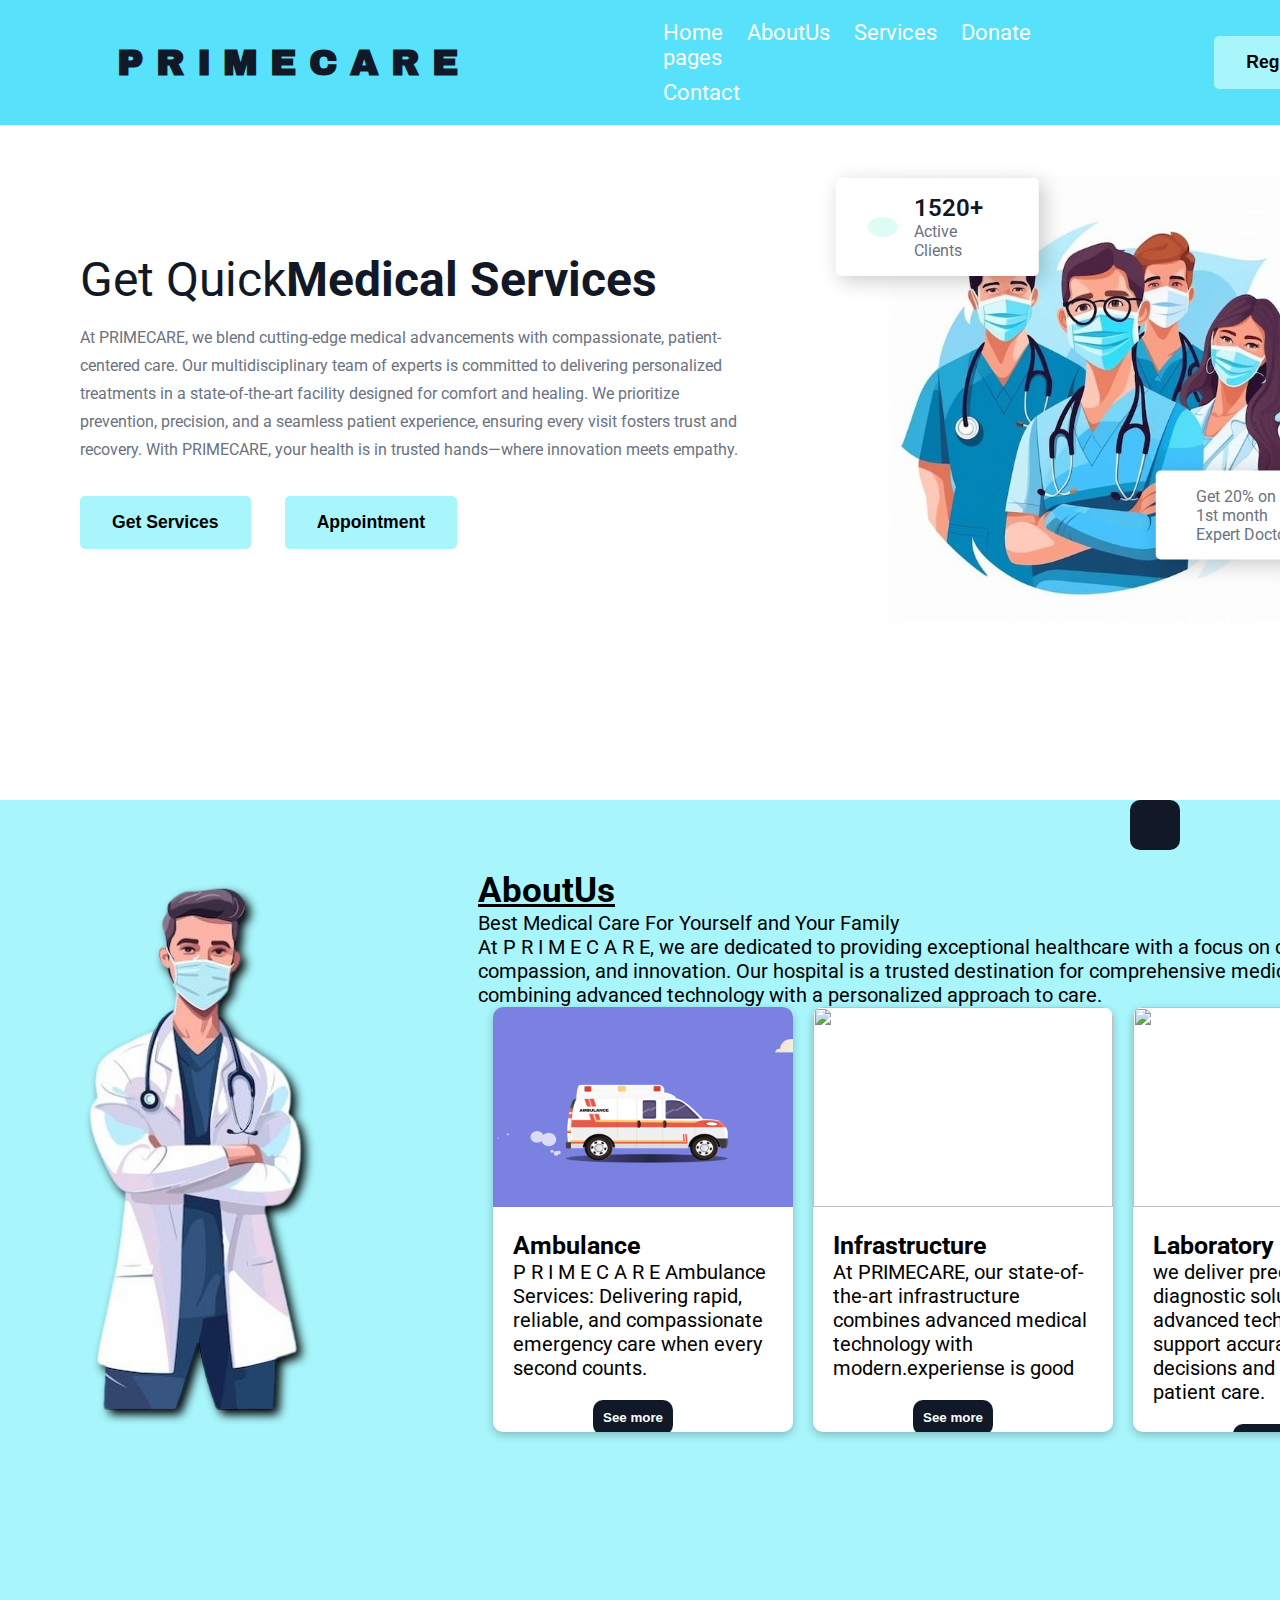
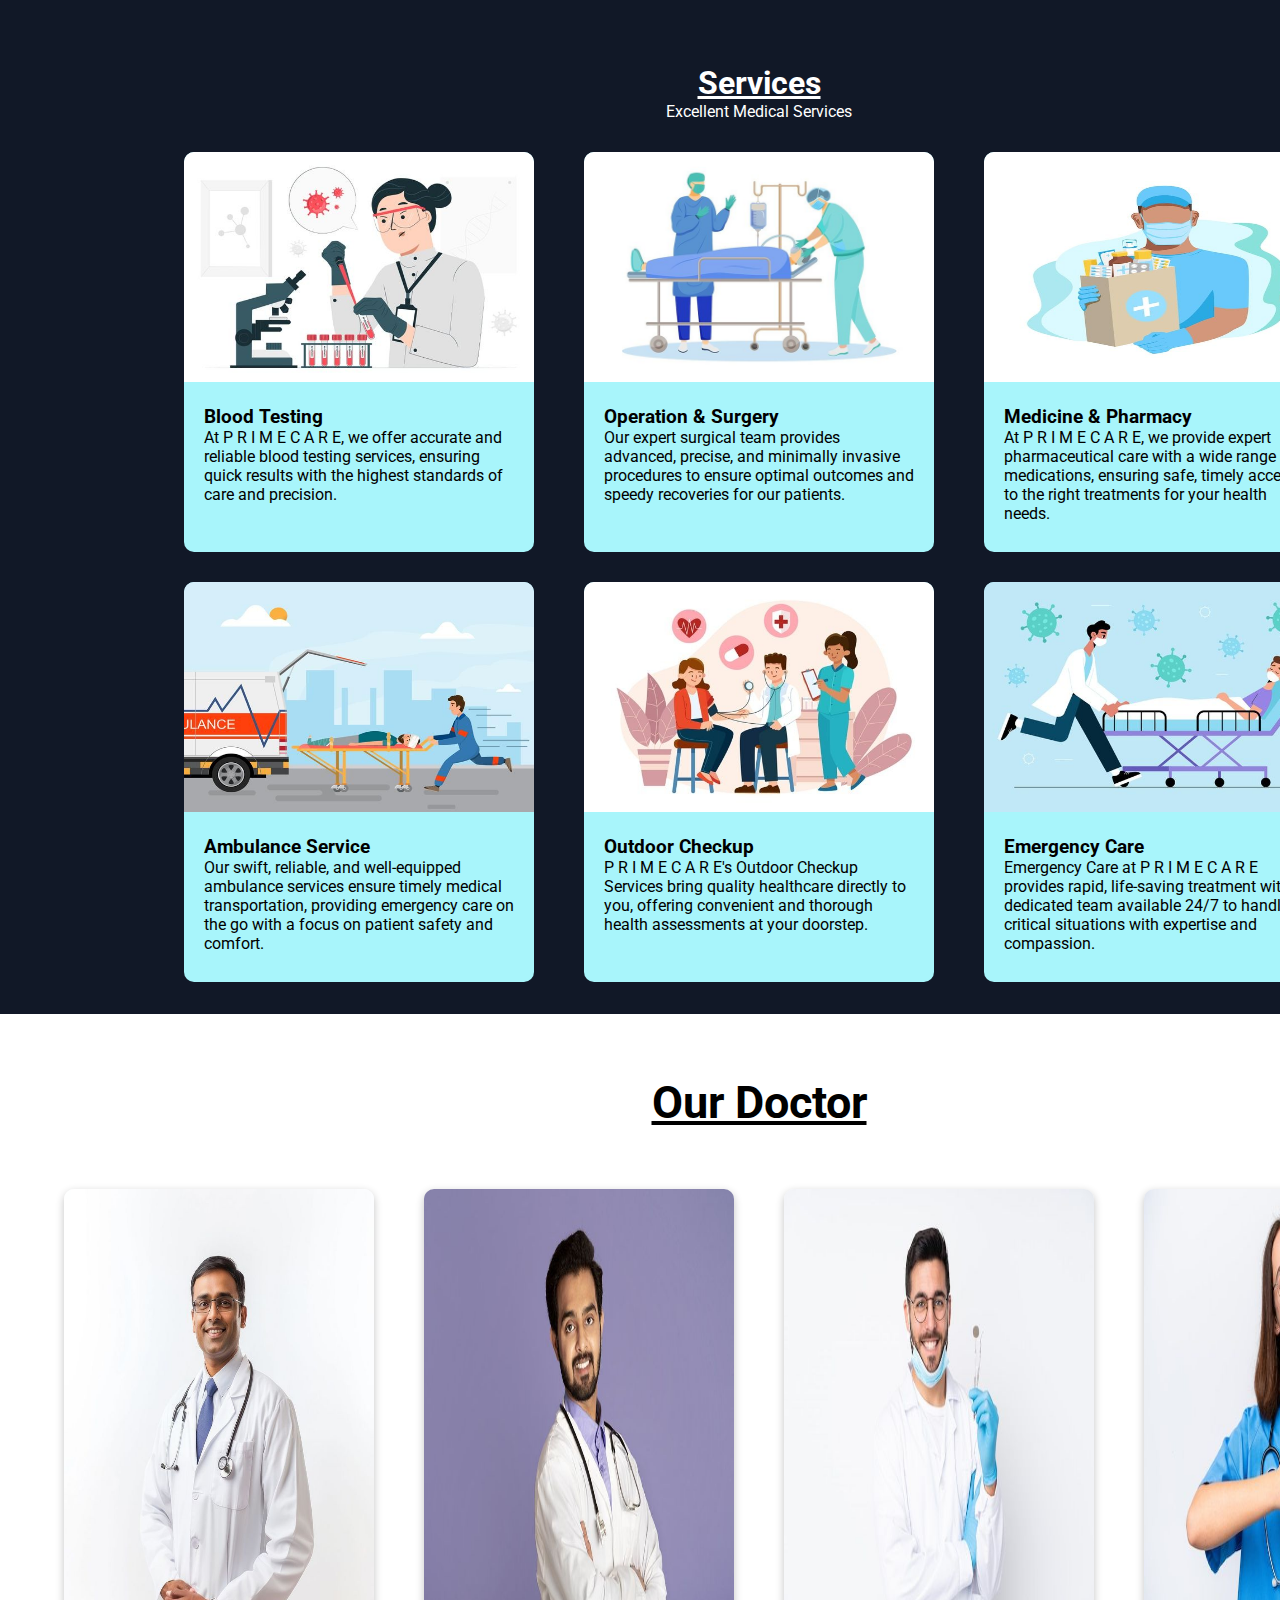
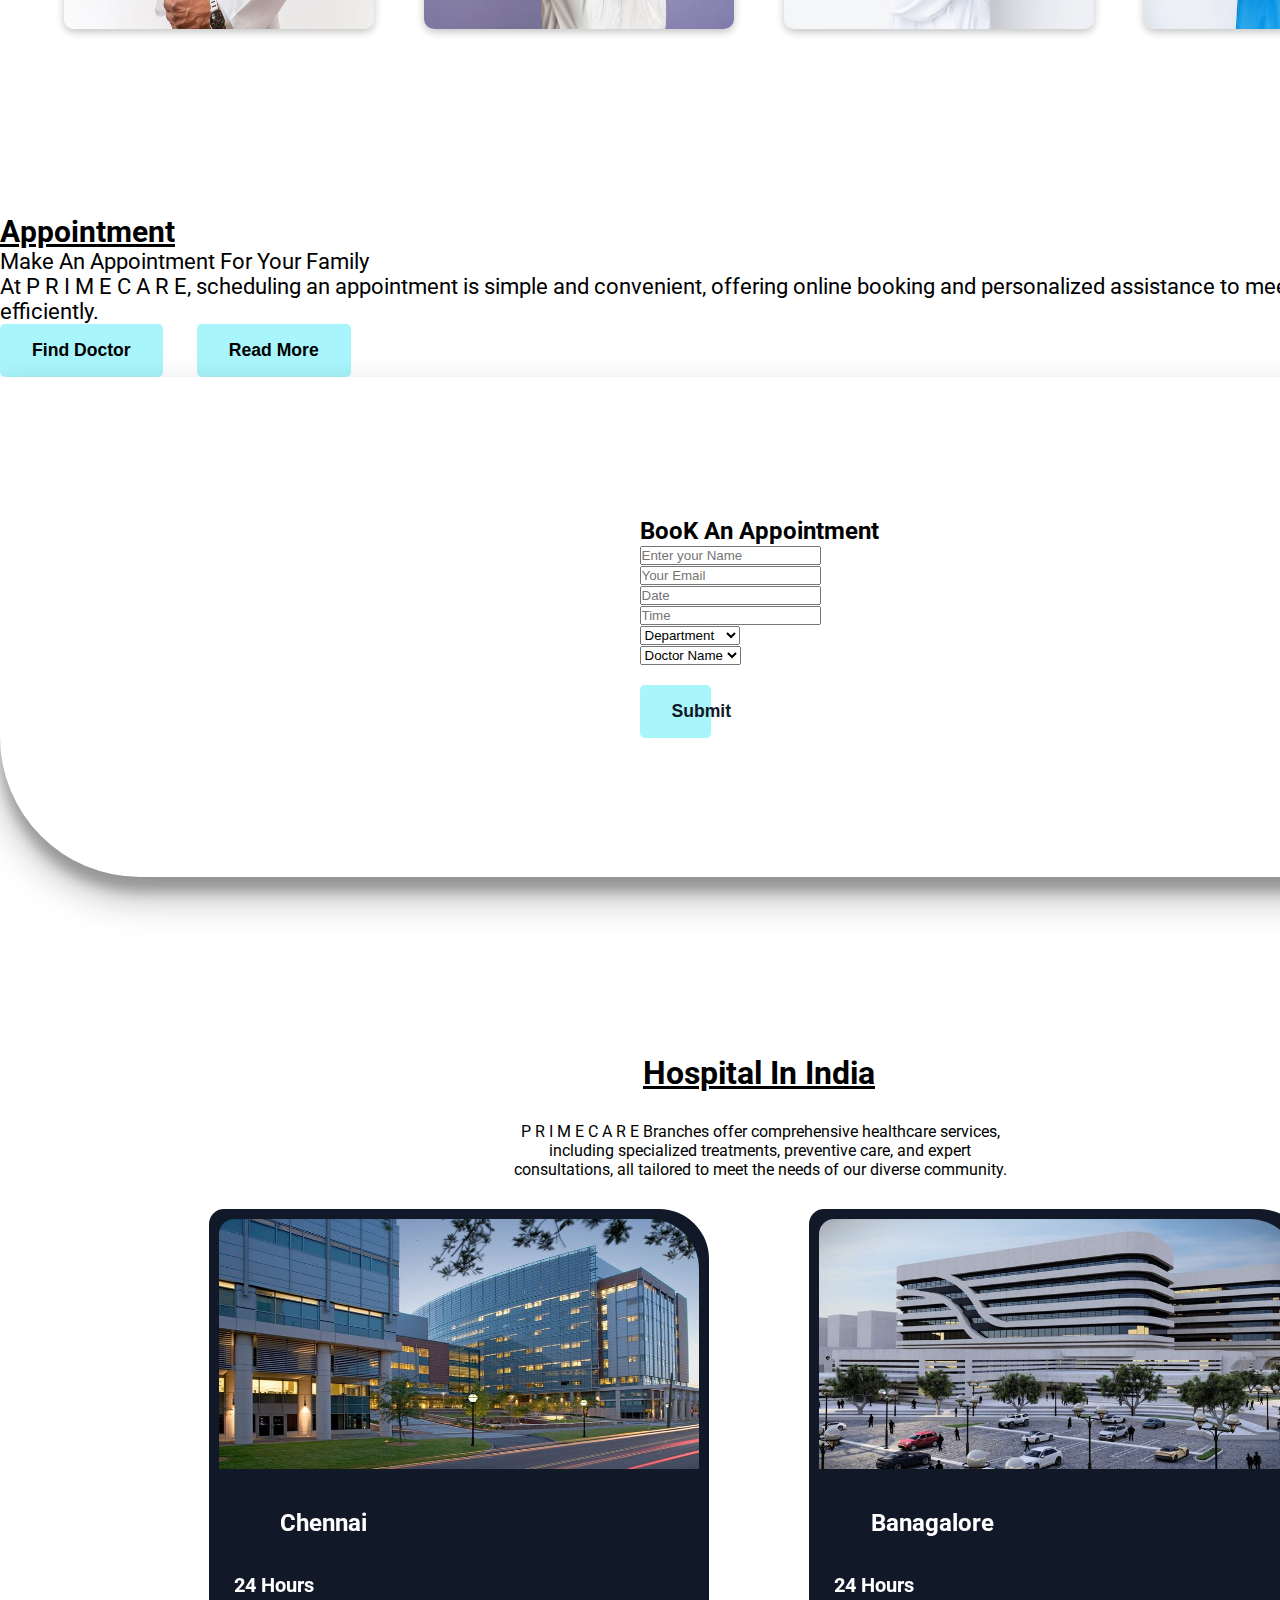
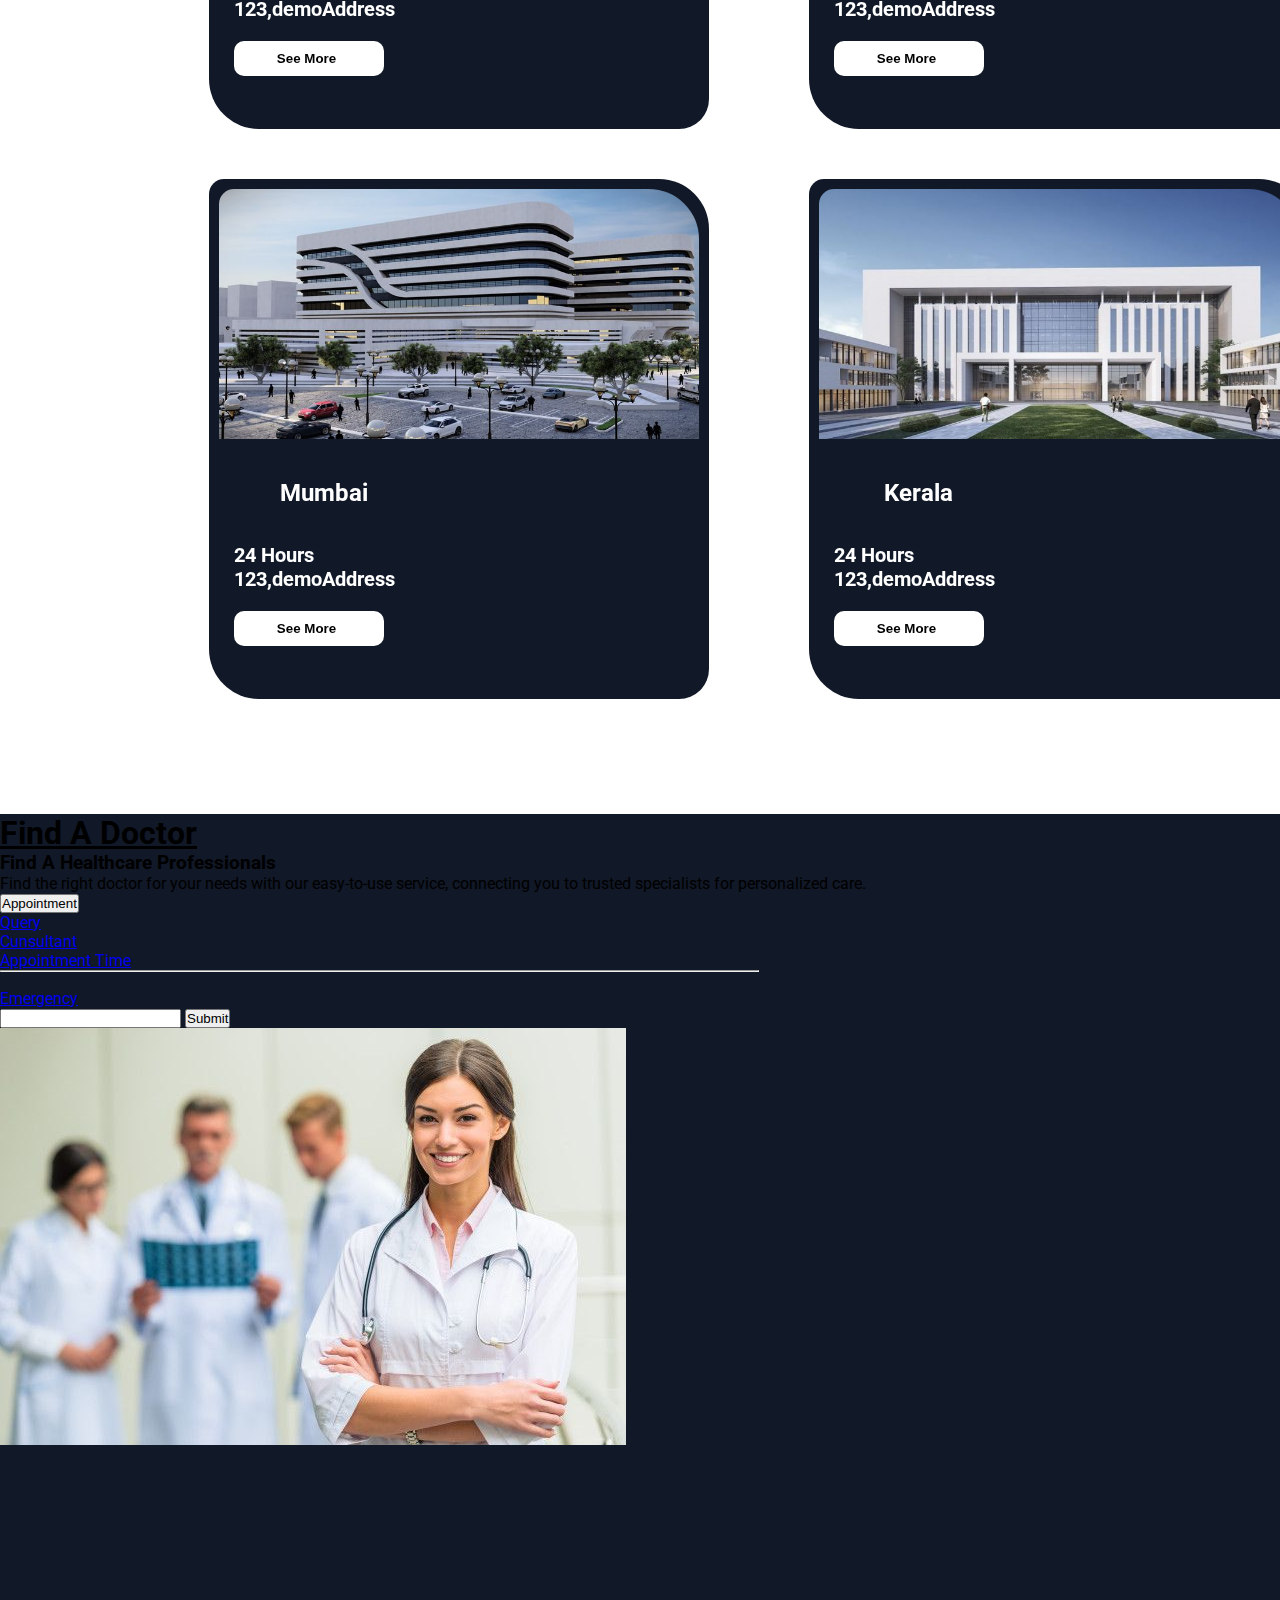
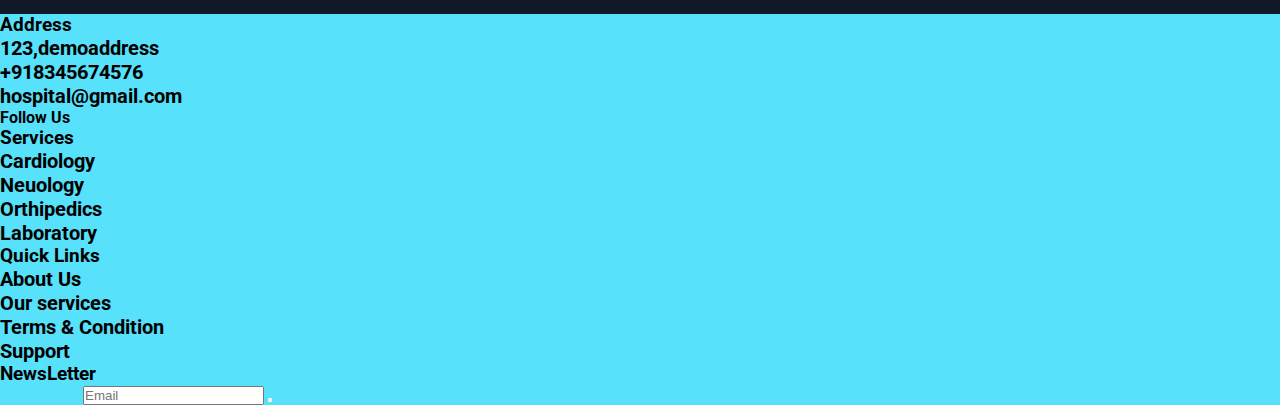
==== index.html @ dc6eca27 "initial" ====
<!DOCTYPE html>
<html lang="en">
<head>
  <meta charset="UTF-8">
  <meta name="viewport" content="width=device-width, initial-scale=1.0">
  <title>Document</title>
  <link href="https://cdn.jsdelivr.net/npm/bootstrap@5.0.2/dist/css/bootstrap.min.css" rel="stylesheet"
    integrity="sha384-EVSTQN3/azprG1Anm3QDgpJLIm9Nao0Yz1ztcQTwFspd3yD65VohhpuuCOmLASjC" crossorigin="anonymous">
  <link rel="preconnect" href="https://fonts.googleapis.com">
  <link rel="preconnect" href="https://fonts.gstatic.com" crossorigin>
  <link
    href="https://fonts.googleapis.com/css2?family=Archivo+Black&family=Roboto:ital,wght@0,100;0,300;0,400;0,500;0,700;0,900;1,100;1,300;1,400;1,500;1,700;1,900&display=swap"
    rel="stylesheet">
  <script src="https://kit.fontawesome.com/7a104a0231.js" crossorigin="anonymous"></script>
  <link rel="stylesheet" href="./css/style.css" type="text/css" />
</head>

<body>
  <div class="containers">
    <header class="header">
      <div class="nav_logo">
        <span class="letter">P</span>
        <span class="letter">R</span>
        <span class="letter">I</span>
        <span class="letter">M</span>
        <span class="letter">E</span>
        <span class="letter">C</span>
        <span class="letter">A</span>
        <span class="letter">R</span>
        <span class="letter">E</span>
      </div>
      <div class="bx bx-menu" id="menu-icon"><i class="fa-solid fa-bars"></i></div>
      <nav class="navbar" id="navbar">
          <a href="#">Home</a>
          <a href="#about">AboutUs</a>
          <a href="#services">Services</a>
          <a href="./blood.html">Donate</a>
          <div class="dropdown">
            <a href="#">pages</a>
            <div class="navbar menusbar">
                <a href="#">Blog</a>
                <a href="#section3">Our Doctor</a>
                <a href="#section5">Branches</a>
                <a href="#section6">Search</a>
                <a href="./treatment.html">Specialties</a>
                <a href="./review.html">Review</a>
            </div>
          </div>
          <a href="./contact.html">Contact</a>
      </nav>
      <button class="btns"><a href="./insurance.html">Register Now</a></button>
 </header>
    <header class="headers" id="headers">
      <div class="content">
        <h1><span>Get Quick</span>Medical Services</h1>
        <p>At PRIMECARE, we blend cutting-edge medical advancements with compassionate, patient-centered care. Our multidisciplinary team of experts is committed to delivering personalized treatments in a state-of-the-art facility designed for comfort and healing. We prioritize prevention, precision, and a seamless patient experience, ensuring every visit fosters trust and recovery. With PRIMECARE, your health is in trusted hands—where innovation meets empathy.</p>
        <button class="btn1"><a href="#section6">Get Services</a></button>
        <button class="btn1"><a href="#section4">Appointment</a></button>
      </div>
      <div class="images">
        <span class="image-bg">
          <img
            src="./img/Male doctor in medical mask with group of happy successful colleagues also in preventive masks _ Premium AI-generated image.jpeg"
            alt="header image">
          <div class="image_content image_content_1">
            <span><i class="fa-sharp fa-solid fa-user"></i></span>
            <div class="details">
              <h4>1520+</h4>
              <p>Active Clients</p>
            </div>
          </div>
          <div class="image_content image_content_2">
            <li><span><i class="fa-sharp fa-solid fa-check"></i></span>
              Get 20% on every 1st month</li>
            <li>
              <span><i class="fa-sharp fa-solid fa-check"></i></span>
              Expert Doctor
            </li>
          </div>
        </span>
      </div>
      <div class="up">
        <a href="#headers"><i class="fa-solid fa-arrow-up" aria-hidden="true"></i></a>
      </div>
    </header>

    <section class="section1" id="about">
      <div class="about-image">
        <img src="./img/remove doctor.png" alt="">
      </div>
      <div class="about-content">
        <h4>AboutUs</h4>
        <p>Best Medical Care For Yourself and Your Family</p>
        <p>At P R I M E C A R E, we are dedicated to providing exceptional healthcare with a focus on quality, compassion, and innovation. Our hospital is a trusted destination for comprehensive medical services, combining advanced technology with a personalized approach to care.</p>
        <div class="about-container">
          <div class="min-container min-container1">
            <img src="./img/guide page.gif" alt="">
            <div class="min-content">
              <h1>Ambulance</h1>
              <p>P R I M E C A R E Ambulance Services: Delivering rapid, reliable, and compassionate emergency care when every second counts.</p>
            </div>
            <div class="more">
              <button><a href="#">See more</a></button>
            </div>
          </div>
          <div class="min-container min-container2">
            <img src="./img/Life Science Hub Wales - Hospital illo.gif" alt="">
            <div class="min-content">
              <h1>Infrastructure</h1>
              <p>At PRIMECARE, our state-of-the-art infrastructure combines advanced medical technology with modern.experiense is good</p>
            </div>
            <div class="more">
              <button><a href="#">See more</a></button>
            </div>
          </div>
          <div class="min-container min-container3">
            <img src="./img/Scientist 🧪.gif" alt="">
            <div class="min-content">
              <h1>Laboratory</h1>
              <p>we deliver precise and timely diagnostic solutions using advanced technology to support accurate medical decisions and superior patient care.</p>
            </div>
            <div class="more">
              <button><a href="#">See more</a></button>
            </div>
          </div>

        </div>
      </div>
    </section>

    <section class="section2" id="services">
      <div class="section-content">
        <h1 style="text-decoration: underline;">Services</h1>
        <p>Excellent Medical Services</p>
      </div>
      <div class="section-main-content">
        <div class="sectionmin-container mincontent1">
          <img src="./img/Free Vector _ Blood test (covid-19) concept illustration.jpeg" alt="">
          <div class="mincontent ">
            <h3>Blood Testing</h3>
            <p>At P R I M E C A R E, we offer accurate and reliable blood testing services, ensuring quick results with the highest standards of care and precision.</p>
          </div>
        </div>
        <div class="sectionmin-container mincontent2">
          <img src="./img/Surgical operation illustration.jpeg" alt="">
          <div class="mincontent">
            <h3>Operation & Surgery</h3>
            <p>Our expert surgical team provides advanced, precise, and minimally invasive procedures to ensure optimal outcomes and speedy recoveries for our patients.
            </p>
          </div>
        </div>
        <div class="sectionmin-container mincontent3">
          <img src="./img/Premium Vector _ Drug delivery.jpeg" alt="">
          <div class="mincontent">
            <h3>Medicine & Pharmacy</h3>
            <p>At P R I M E C A R E, we provide expert pharmaceutical care with a wide range of medications, ensuring safe, timely access to the right treatments for your health needs.</p>
          </div>
        </div>
        <div class="sectionmin-container mincontent1">
          <img src="./img/Download ambulance medical service carrying patient with man staff for free.jpeg" alt="">
          <div class="mincontent">
            <h3>Ambulance Service</h3>
            <p>Our swift, reliable, and well-equipped ambulance services ensure timely medical transportation, providing emergency care on the go with a focus on patient safety and comfort.
            </p>
          </div>
        </div>
        <div class="sectionmin-container mincontent2">
          <img src="./img/Free Vector _ Flat-hand drawn patient taking a medical examination.jpeg" alt="">
          <div class="mincontent">
            <h3>Outdoor Checkup</h3>
            <p>P R I M E C A R E's Outdoor Checkup Services bring quality healthcare directly to you, offering convenient and thorough health assessments at your doorstep.</p>
          </div>
        </div>
        <div class="sectionmin-container mincontent3">
          <img src="./img/Premium Vector _ Coronavirus critical patient concept.jpeg" alt="">
          <div class="mincontent">
            <h3>Emergency Care</h3>
            <p>Emergency Care at P R I M E C A R E provides rapid, life-saving treatment with a dedicated team available 24/7 to handle critical situations with expertise and compassion.</p>
          </div>
        </div>
      </div>
    </section>

    <section class="section3" id="section3">
      <h1 style="text-decoration: underline;">Our Doctor</h1>
      <div class="section3-container">
        <div class="section3-imgcontainer section3-imgcontainer1">
          <img src="./img/doc1.jpg" alt="">
          <div class="dummy">
            <h3>Dr. John Smith, MD</h3>
            <button class="dummybtn">See More</button>
          </div>
        </div>
        <div class="section3-imgcontainer section3-imgcontainer1">
          <img src="./img/doc2.jpg" alt="">
          <div class="dummy">
            <h3>Dr. James, MD</h3>
            <button class="dummybtn">See More</button>
          </div>
        </div>
        <div class="section3-imgcontainer section3-imgcontainer2">
          <img src="./img/doc3.jpg" alt="">
          <div class="dummy">
            <h3>Dr. Smith, MD</h3>
            <button class="dummybtn">See More</button>
          </div>
        </div>
        <div class="section3-imgcontainer section3-imgcontainer2">
          <img src="./img/doc4.jpg" alt="">
          <div class="dummy">
            <h3>Dr. Sarah, MD</h3>
            <button class="dummybtn">See More</button>
          </div>
        </div>
      </div>
    </section>

    <div class="container-fluid d-flex justify-content-center align-items-center bg-info" id="section4">
      <div class="row d-flex justify-content-center align-items-center">
        <div class="col-md-5 col-sm-12  text-light p-5 m-3 section4con">
          <h3>Appointment</h3>
          <p>Make An Appointment For Your Family</p>
          <p>At P R I M E C A R E, scheduling an appointment is simple and convenient, offering online booking and personalized assistance to meet your healthcare needs efficiently.</p>
            <button class="btn1 mt-3"><a href="#">Find Doctor</a></button>
            <button class="btn1 mt-3"><a href="#">Read More</a></button>
        </div>
        <div class="col-md-6 col-sm-12 section4-form">
          <div class="row w-100 m-sm-3">
            <h2 class="fs-1 mb-4  d-flex justify-content-center align-items-center">BooK An <span class="text-info">Appointment</span></h2>
            
            <div class="row">
              <div class="col-6">
                <input type="text" placeholder="Enter your Name" class="w-100 p-2 m-2 border border-dark rounded">
              </div>
              <div class="col-6">
                <input type="text" placeholder="Your Email" class="w-100 p-2 m-2 border border-dark rounded">
              </div>
            </div>
            
            <div class="row">
              <div class="col-6">
                <input type="text" placeholder="Date" class="w-100 p-2 m-2 border border-dark rounded">
              </div>
              <div class="col-6">
                <input type="text" placeholder="Time" class="w-100 p-2 m-2 border border-dark rounded">
              </div>
            </div>
            <div class="row">
              <div class="col-6">
                <select name="" id="" class="w-100 p-2 m-2 border border-dark rounded">
                  <option value="">Department</option>
                  <option value="">Department1</option>
                  <option value="">Department2</option>
                  <option value="">Department3</option>
                </select>
              </div>
              <div class="col-6">
                <select name="" id="" class="w-100 p-2 m-2 border border-dark rounded">
                  <option value="">Doctor  Name</option>
                  <option value="">Doctor1</option>
                  <option value="">Doctor2</option>
                  <option value="">Doctor3</option>
                </select>
              </div>
            </div>
            <div class="row w-100 d-flex justify-content-center align-items-center">
              <button class="btn3"><a href="#">Submit</a></button>
            </div>
          </div>
        </div>
      </div>
    </div>

    <section class="section5" id="section5">
      <h1>Hospital In India</h1>
      <p>P R I M E C A R E Branches offer comprehensive healthcare services, including specialized treatments, preventive care, and expert consultations, all tailored to meet the needs of our diverse community.</p>
      <div class="section5-container">
        <div class="maincontainer maincontainer1">
          <div class="thecard">
            <div class="thefront">
              <img src="./img/hospital2.jpg" alt="">
            <div class="section5-container-min">
             <div class="section5-container-min-content">
               <h2>Chennai</h2>
              <div class="icon">
                <i class="fa-solid fa-location-dot"></i>
                <i class="fa-solid fa-phone"></i>
                <i class="fa-solid fa-envelope"></i>
              </div>
             </div>
              <h4><i class="fa-solid fa-clock"></i> 24 Hours</h4>
              <h4> <i class="fa-solid fa-location-dot"></i>123,demoAddress </h4>
                <button class="section5-container-min-button"><a href="#">See More <i class="fa-solid fa-arrow-right"></i></a></button>
            </div>
            </div>
            <div class="theback">
              <img src="./img/back1.png" alt="">
              <div class="theback-img">
                <h3 style="text-align: center;">Chief Doctor</h3>
                <h4>Dr Arjun</h4>
                <h4>Cunsulting Time: 9.00 - 1.00 AM</h4>
                <h4><i class="fa-solid fa-phone"></i> +91-7495777393</h4>
                <button class="section5-container-min-button"><a href="#">See More <i class="fa-solid fa-arrow-right"></i></a></button>
              </div>
            </div>
          </div>
        </div>
        <div class="maincontainer maincontainer2">
          <div class="thecard">
            <div class="thefront">
              <img src="./img/hospital3.jpg" alt="">
            <div class="section5-container-min">
             <div class="section5-container-min-content">
               <h2>Banagalore</h2>
              <div class="icon">
                <i class="fa-solid fa-location-dot"></i>
                <i class="fa-solid fa-phone"></i>
                <i class="fa-solid fa-envelope"></i>
              </div>
             </div>
              <h4><i class="fa-solid fa-clock"></i> 24 Hours</h4>
              <h4> <i class="fa-solid fa-location-dot"></i>123,demoAddress </h4>
                <button class="section5-container-min-button"><a href="#">See More <i class="fa-solid fa-arrow-right"></i></a></button>
            </div>
            </div>
            <div class="theback">
              <img src="./img/back2.png" alt="">
              <div class="theback-img">
                <h3 style="text-align: center;">Chief Doctor</h3>
                <h4>Dr Ranjith</h4>
                <h4>Cunsulting Time: 9.00 - 1.00 AM</h4>
                <h4><i class="fa-solid fa-phone"></i> +91-7495777393</h4>
                <button class="section5-container-min-button"><a href="#">See More <i class="fa-solid fa-arrow-right"></i></a></button>
              </div>
            </div>
          </div>
        </div>

        <div class="maincontainer maincontainer3">
          <div class="thecard">
            <div class="thefront">
              <img src="./img/hospital3.jpg" alt="">
            <div class="section5-container-min">
             <div class="section5-container-min-content">
               <h2>Mumbai</h2>
              <div class="icon">
                <i class="fa-solid fa-location-dot"></i>
                <i class="fa-solid fa-phone"></i>
                <i class="fa-solid fa-envelope"></i>
              </div>
             </div>
              <h4><i class="fa-solid fa-clock"></i> 24 Hours</h4>
              <h4> <i class="fa-solid fa-location-dot"></i>123,demoAddress </h4>
                <button class="section5-container-min-button"><a href="#">See More <i class="fa-solid fa-arrow-right"></i></a></button>
            </div>
            </div>
            <div class="theback">
              <img src="./img/doc8.jpg" alt="">
              <div class="theback-img">
                <h3 style="text-align: center;">Chief Doctor</h3>
                <h4>Dr Arsh</h4>
                <h4>Cunsulting Time: 9.00 - 1.00 AM</h4>
                <h4><i class="fa-solid fa-phone"></i> +91-7495777393</h4>
                <button class="section5-container-min-button"><a href="#">See More <i class="fa-solid fa-arrow-right"></i></a></button>
              </div>
            </div>
          </div>
        </div>
        
        <div class="maincontainer space-maincontainer maincontainer4">
          <div class="thecard">
            <div class="thefront">
              <img src="./img/hospital5.jpg" alt="">
            <div class="section5-container-min">
             <div class="section5-container-min-content">
               <h2>Kerala</h2>
              <div class="icon">
                <i class="fa-solid fa-location-dot"></i>
                <i class="fa-solid fa-phone"></i>
                <i class="fa-solid fa-envelope"></i>
              </div>
             </div>
              <h4><i class="fa-solid fa-clock"></i> 24 Hours</h4>
              <h4> <i class="fa-solid fa-location-dot"></i>123,demoAddress </h4>
                <button class="section5-container-min-button"><a href="#">See More <i class="fa-solid fa-arrow-right"></i></a></button>
            </div>
            </div>
            <div class="theback">
              <img src="./img/doctor7.jpg" alt="">
              <div class="theback-img">
                <h3 style="text-align: center;">Chief Doctor</h3>
                <h4>Dr Riya</h4>
                <h4>Cunsulting Time: 9.00 - 1.00 AM</h4>
                <h4><i class="fa-solid fa-phone"></i> +91-7495777393</h4>
                <button class="section5-container-min-button"><a href="#">See More <i class="fa-solid fa-arrow-right"></i></a></button>
              </div>
            </div>
          </div>
        </div>
      </div>
    </section>

    <section class="container-fluid  w-100   d-flex justify-content-center align-items-center " id="section6" style="background-color: var(--text-dark);">
      <div class="row">
        <div class="col-7 p-5 text-light ">
          <h1 class=" mb-4">Find A Doctor</h1>
          <h3 class=" mb-4">Find A Healthcare Professionals</h3>
          <p class="fs-3 mb-5">Find the right doctor for your needs with our easy-to-use service, connecting you to trusted specialists for personalized care.</p>
          <div class="input-group mb-3">
            <button class="btn btn-outline-secondary dropdown-toggle text-light p-2" type="button" data-bs-toggle="dropdown" aria-expanded="false">Appointment</button>
            <ul class="dropdown-menu">
              <li><a class="dropdown-item" href="#">Query</a></li>
              <li><a class="dropdown-item" href="#">Cunsultant</a></li>
              <li><a class="dropdown-item" href="#">Appointment Time</a></li>
              <li><hr class="dropdown-divider"></li>
              <li><a class="dropdown-item" href="#">Emergency</a></li>
            </ul>
            <input type="text" class="form-control  w-50 rounded-end" aria-label="Text input with dropdown button">
            <button class="btn btn-outline-secondary  text-light" type="button" id="button-addon1">Submit</button>
          </div>
        </div>

        <div class="col-5">
          <img src="./img/doctor8.jpg" alt="" class=" w-100 mt-5 pe-4">
        </div>
      </div>
    </section>

    <div class="container-fluid section7 p-5 text-center" style="background-color: var(--primary-color-dark);">
      <div class="row ">
        <div class="col-3">
          <h3 class="text-light fs-2 mb-3">Address</h3>
          <h4 style="font-size: 20px;"><i class="fa-solid fa-location-dot"></i> 123,demoaddress</h4>
          <h4 style="font-size: 20px;"><i class="fa-solid fa-phone"></i> +918345674576</h4>
          <h4 style="font-size: 20px;"><i class="fa-solid fa-envelope"></i> hospital@gmail.com</h4>
          <div>
            <h4 class="text-light fs-2 mb-3 mt-3">Follow Us</h4>
            <i class="fa-brands fa-facebook me-2 fs-2"></i>
            <i class="fa-brands fa-twitter me-2 fs-2"></i>
            <i class="fa-brands fa-youtube me-2 fs-2"></i>
            <i class="fa-brands fa-linkedin me-2 fs-2"></i>
          </div>
        </div>
        <div class="col-3 ">
          <h3 class="text-light fs-2 mb-3">Services</h3>
          <h4 style="font-size: 20px;">Cardiology</h4>
          <h4 style="font-size: 20px;">Neuology</h4>
          <h4 style="font-size: 20px;">Orthipedics</h4>
          <h4 style="font-size: 20px;">Laboratory</h4>
        </div>
        <div class="col-3">
          <h3 class="text-light fs-2 mb-3">Quick Links</h3>
          <h4 style="font-size: 20px;">About Us</h4>
          <h4 style="font-size: 20px;">Our services</h4>
          <h4 style="font-size: 20px;">Terms & Condition</h4>
          <h4 style="font-size: 20px;">Support</h4>
        </div>
        <div class="col-3">
          <h3 class="text-light fs-2 mb-3">NewsLetter</h3>
          <div class="input-group mb-3 " style="margin-left: 83px;">
            <input type="text" class="form-control w-75" placeholder="Email" aria-label="Recipient's username" aria-describedby="button-addon2">
            <button class="btn btn-outline-secondary w-25" type="button" id="button-addon2"><i class="fa-solid fa-right-to-bracket"></i></button>
          </div>
        </div>
      </div>
    </div>
  </div>


  <script src="https://cdn.jsdelivr.net/npm/bootstrap@5.0.2/dist/js/bootstrap.bundle.min.js"
    integrity="sha384-MrcW6ZMFYlzcLA8Nl+NtUVF0sA7MsXsP1UyJoMp4YLEuNSfAP+JcXn/tWtIaxVXM"
    crossorigin="anonymous"></script>
</body>

</html>
---- css/style.css ----
*{
  margin: 0;
  padding: 0;
  box-sizing: border-box;
}
body{
  font-family: "Roboto", serif;
}
:root{
  --primary-color: rgb(168,245,251);
  --primary-color-dark: rgb(87,225,251);
  --text-dark:#111827;
  --text-light:#6b7280;
  --white:#ffffffff;
}
.containers{
  width: 1518px;
  min-height: 100vh;
  display: flex;
  flex-direction: column;
}
.header{
  position: fixed;
  left: 0;
  top: 0;
  width: 1518px;
  padding: 20px 2%;
  background: var(--primary-color-dark);
  display: flex;
  justify-content: space-around;
  align-items: center;
  z-index: 100;
  transition: 1s;
  
}
.nav_logo{
  font-family: "Archivo Black", sans-serif;
  font-size: 35px;
  color: black;
  text-decoration: none;
  font-weight: 500;
  position: relative;
  animation-name: logoanima;
  animation-duration: 1s;
  animation-timing-function: ease-out;
}
.navbar,.dropdown{
  position: relative;
  animation-name: navanima;
  animation-duration: 1s;
  animation-timing-function: ease-out;
}

.navbar a,.dropdown a{
  font-size: 22px;
  text-decoration: none;
  color: white;
  transition: all 1s;
  margin-left: 20px;
}
.navbar a:hover{
  font-size: 24px;
  text-decoration: underline;
}

#menu-icon{
  display: none;
  font-size: 3.6rem;
  color: white;
  cursor: pointer;
}
.btns{
  padding: 1rem 2rem;
  outline: none;
  border: none;
  background-color: var(--primary-color);
  border-radius: 5px;
  cursor: pointer;
  transition: 1s;
  margin-right: 10px;
  position: relative;
  animation-name: rights;
  animation-duration: 1.9s;
  animation-timing-function: ease-out;
}
.btns a{
  font-size: 1.1rem;
  color:black;
  font-weight: 600;
  text-decoration: none;
}
.btns:hover{
  background-color: rgb(99, 231, 241);
}

.menusbar{
    display: grid;
    row-gap: 10px;
    background-color: var(--text-dark);
    width: 170px;
    border-radius: 10px;
    text-align: center;
    display: none;
    padding: 5px;
    position: absolute;
    z-index: 300;
}
.menusbar a{
  text-decoration: none;
    padding: 5px;
    color: var(--white);
}
.dropdown:hover .menusbar{
  display: grid;
  top: 20px;
}
.dropdown .menusbar a:hover{
  text-decoration: underline;
}

.dropdown a:hover{
  scale: 1.1;
}
.dropdown{
  height: 35px;
}
.letter{
  display: inline-block;
  font-size: 2.3rem;
  font-weight: 800;
  color: var(--text-dark);
  animation: bounce 2s ease-in-out ;
  transform-origin: bottom;
}
.letter:nth-child(1){
  animation-delay: 0.1s;
}
.letter:nth-child(2){
  animation-delay: 0.2s;
}
.letter:nth-child(3){
  animation-delay: 0.3s;
}
.letter:nth-child(4){
  animation-delay: 0.4s;
}
.letter:nth-child(5){
  animation-delay: 0.5s;
}
.letter:nth-child(6){
  animation-delay: 0.6s;
}
.letter:nth-child(7){
  animation-delay: 0.7s;
}
.letter:nth-child(8){
  animation-delay: 0.8s;
}
.letter:nth-child(9){
  animation-delay: 0.8s;
}

#menu-icon{
  display: none;
  font-size: 3.6rem;
  color: white;
  cursor: pointer;
}


@keyframes rights{
  0%{
    left: 200px;
  }
  100%{
   left: 0px;
  }
}

@keyframes bounce{
  0%, 80%, 100%{
    transform: translateY(0px);
  }
  30%{
    transform: translateY(-30px);
  }
  60%{
    transform: translateY(10px);
  }
}


@keyframes logoanima{
  0%{
    top: -100px;
  }
  100%{
    top: 0px;
  }
}
@keyframes navanima{
  0%{
    top: 100px;
  }
  100%{
    top: 0px;
  }
}

.headers{
  height: 800px;
  padding: 10px 5rem;
  /* flex: 1; */
  display: grid;
  grid-template-columns: repeat(2,1fr);
  gap: 2rem;
  align-items: center;
}
.content{
  position: relative;
  animation-delay: 4s;
  animation: 3s move1 ease;
}
.btn1{
  padding: 1rem 2rem;
  outline: none;
  border: none;
  background-color: var(--primary-color);
  border-radius: 5px;
  cursor: pointer;
  transition: 1s;
  margin-right: 30px;
}
.btn1 a{
  text-decoration: none;
  font-size: 1.1rem;
  color:black;
  font-weight: 600;
}
.btn1:hover{
  background-color: rgb(99, 231, 241);
}

.content h1{
  margin-bottom: 1rem;
  font-size: 3rem;
  font-weight: 700;
  color: var(--text-dark);
}
.content h1 span{
  font-weight: 400;
}
.content p{
  margin-bottom: 2rem;
  color: var(--text-light);
  line-height: 1.75rem;
}
.images{
  position: relative;
  text-align: center;
  isolation: isolate;
  animation-delay: 4s;
  animation: 3s moves;
  animation-timing-function: ease;
}
.up{
  width: 50px;
  height: 50px;
  background-color: var(--text-dark);
  position: fixed;
  right: 100px;
  bottom: 50px;
  display: flex;
  justify-content: center;
  align-items: center;
  border-radius: 10px;
  z-index: 999;
}
.up a i{
  color: white;
}
@keyframes move1{
  from{
    opacity: 0;
    left: -100px;
  }
  to{
    opacity: 1;
    left: 0px;
  }
}

@keyframes moves{
  from{
    opacity: 0;
    right: -100px;
  }
  to{
    opacity: 1;
    right: 0px;
  }
}
.image-bg{
  position: absolute;
  top: 50%;
  left: 50%;
  transform: translate(-50%, -50%);
  height: 450px;
  width: 450px;
  background-color: var(--primary-color);
  border-radius: 100%;
  z-index: -1;
}
.images img{
  width: 100%;
  max-width: 475px;
}
.image_content{
  position: absolute;
  top: 40%;
  left: 55%;
  padding: 1rem 2rem;
  gap: 1rem;
  text-align: left;
  background-color: var(--white);
  border-radius: 5px;
  box-shadow: 5px 5px 20px rgba(0,0,0,.2);
}
.image_content_1{
  display: flex;
  align-items: center;
  transform: translate(calc(-50% - 12rem), calc(-50% - 8rem));
}
.image_content_1 span{
  padding: 10px 15px;
  font-size: 1.5rem;
  color: var(--primary-color-dark);
  background-color: #defcf4;
  border-radius: 100%;
}
.image_content_1 h4{
  font-size: 1.5rem;
  font-weight: 600;
  color: var(--text-dark);
}
.image_content_1 p{
  color: var(--text-light);
}

.image_content_2{
  transform: translate(calc(-50% + 8rem), calc(-50% + 10rem));
}
.image_content_2 ul{
  list-style: none;
  display: grid;
  gap: 1rem;
}
.image_content_2 li{
  display: flex;
  align-items: flex-start;
  gap: 0.5rem;
  color: var(--text-light);
}
.image_content_2 span{
  font-size: 1.5rem;
  color: var(--primary-color);
}

.section1{
  width: 1518px;
  height: 800px;
  /* padding: 2rem 2rem; */
  background-color: var(--primary-color);
  display: flex;
  justify-content: space-around;
  position: relative;
  overflow: hidden;
    animation-delay: 4s;
    animation: 3s section1  linear;
    animation-timeline: view();
    animation-range: entry -10% cover 50%;
    top: 124%;
}
@keyframes section1 {
  from {
      opacity: 0;
      top: 10%;
  }

  to {
      opacity: 1;
      top: -70%;
}
}
.about-content{
 padding: 70px;
}
.about-image img{
  filter: drop-shadow(5px 5px 5px black);
}
.about-content h4{
  font-size: 35px;
  text-decoration: underline;
}
.about-content p{
  font-size: 20px;
}
.about-container{
  width: 100%;
  display: flex;
  justify-content: center;
  align-items: center;
  column-gap: 20px;
}
.min-container{
  width: 300px;
  height: 425px;
  border-radius: 10px;
  overflow: hidden;
  background-color: var(--white);
  box-shadow: rgba(0, 0, 0, 0.24) 0px 3px 8px;
}
.min-container img{
  width: 100%;
  height: 200px;
}
.min-content{
  padding: 20px;
}
.min-content h1{
  font-size: 25px;
}
.min-container1{
  position: relative;
  animation-name: timing;
  animation-duration: 2s;
  animation-delay: 0s;
}
.more{
  width: 100%;
  height: 200px;
  transform: translateY(0px);
  transition: 1s;
  left: 100px;
  position: relative;
}
.more button,.more button>a{
  padding: 10px 5px;
  border: none;
  border-radius: 10px;
  background-color: var(--text-dark);
  color: var(--white);
  font-weight: 600;
  text-decoration: none;
}
.min-container img:hover~.more{
  position: relative;
  left: 100px;
  transform: translateY(-320px);
}
.min-container .more:hover{
  display: block;
  left: 100px;
  transform: translateY(-300px);
}
.min-container2{
  position: relative;
  animation-name: timing;
  animation-duration: 2s;
  animation-delay: 0.5s;
}
.min-container3{
  position: relative;
  animation-name: timing;
  animation-duration: 2s;
  animation-delay: 1s;
}
@keyframes timing{
  0%{
    top: 500px;
  }
  100%{
    top:0px;
  }
}


.section2{
  width: 1518px;
  height:fit-content;
  padding: 2rem 2rem;
  background-color: var(--text-dark);
  display: flex;
  justify-content: space-around;
  display: grid;
}
.section-content{
  width: 100%;
  height: 120px;
  color: var(--white);
  display: flex;
  justify-content: center;
  flex-direction: column;
  align-items: center;
}
.section-main-content{
  width: 100%;
  display: grid;
  grid-template-columns: auto auto auto;
  column-gap: 50px;
  row-gap: 30px;
  transition: opacity 0.6s ease;
}
.sectionmin-container{
  width: 350px;
  height: 400px;
  background-color: var(--primary-color);
  border-radius: 10px;
}
.mincontent1{
  position: relative;
  animation-delay: 4s;
  animation: 3s aboo linear;
  animation-timeline: view();
  animation-range: entry -10% cover 30%;
  top: 0;
  left: 0%;
}
@keyframes aboo {
  from {
      opacity: 0;
      left: -40%;
  }

  to {
      opacity: 1;
      left: 0%;
    }
}
.mincontent3{
  position: relative;
  animation-delay: 4s;
  animation: aboo1 3s linear;
  animation-timeline: view();
  animation-range: entry -10% cover 30%;
  top: 0;
  right: 0%;
}
@keyframes aboo1 {
  from {
      opacity: 0;
      right: -40%;
  }

  to {
      opacity: 1;
      right: 0%;
    }
}
.mincontent2{
  position: relative;
  animation-delay: 4s;
  animation: aboo2 3s linear;
  animation-timeline: view();
  animation-range: entry -10% cover 30%;
  top: 0;
  right: 0%;
}
@keyframes aboo2 {
  from {
      opacity: 0;
      top: 30%;
  }

  to {
      opacity: 1;
      top: 0%;
    }
}
.section-main-content:hover > :not(:hover){
  opacity: 0.3;
  filter: grayscale(100%);
}
.sectionmin-container:hover{
  transition: 0.6s ease-out;
  transform: scaleX(1.1);
  transform: scale(1.1);
}
.sectionmin-container img{
  width: 100%;
  height: 230px;
  border-top-left-radius: 10px;
  border-top-right-radius: 10px;
}
.mincontent{
  width: 100%;
  padding: 20px;
}


.section3{
  width: 1518px;
  height: 800px;
  padding: 2rem 2rem;
}
.section3>h1{
  margin-top: 30px;
  font-size: 45px;
  display: flex;
  justify-content: center;
  align-items: center;
}
.section3-container{
  width: 100%;
  display: grid;
  grid-template-columns: auto auto auto auto;
  justify-content: center;
  align-items: center;
  column-gap: 50px;
  padding: 60px;
  margin-top: 0px;
}
.section3-imgcontainer{
  width: 310px;
  height: 440px;
  position: relative;
  overflow: hidden;
  cursor: pointer;
  border-radius: 10px;
  box-shadow: rgba(0, 0, 0, 0.24) 0px 3px 8px;
}
.section3-imgcontainer1{
  position: relative;
  animation-delay: 4s;
  animation: sec3 3s linear;
  animation-timeline: view();
  animation-range: entry -10% cover 50%;
  top: 0;
  left: 0px;
}
@keyframes sec3 {
  from {
      opacity: 0;
      left: -60px;
  }

  to {
      opacity: 1;
      left: 0px;
   }
}
.section3-imgcontainer2{
  position: relative;
  animation-delay: 4s;
  animation: secs3 3s linear;
  animation-timeline: view();
  animation-range: entry -10% cover 50%;
  top: 0;
  right: 0px;
}
@keyframes secs3 {
  from {
      opacity: 0;
      right: -60px;
  }

  to {
      opacity: 1;
      right: 0px;
   }
}
.section3-imgcontainer img{
  width: 100%;
  height: 440px;
  filter: drop-shadow(2px 2px 3px black);
}
.section3-imgcontainer .dummy{
  width: 100%;
  height: 200px;
  background-color: rgb(168,245,251);
  position: relative;
  transition: 1s;
  bottom: 0px;
  padding: 20px;
}
.dummybtn{
  width: 150px;
  padding: 5px;
  border: none;
  border-radius: 10px;
  font-weight: 700;
  background-color: white;
}

.section3-imgcontainer img:hover~.dummy{
  bottom: 100px;
}
.dummy:hover{
  display: block;
  bottom: 100px;
}
.section3-imgcontainer:hover img{
  transform: scale(1.1) rotate(-3deg);
  transition: 1s;
}


#section4{
  width: 1518px;
  height: 800px;
}
#section4 h3{
  font-size: 30px;
  text-decoration: underline;
}
#section4 p{
  font-size: 22px;
}
.section4con{
  position: relative;
  animation-delay: 1s;
  animation: 5s appo linear;
  animation-timeline: view();
  animation-range: entry -10% cover 40%;
  left: 0px;
}

@keyframes appo {
  from {
      opacity: 0;
      left: -50px;
  }

  to {
      opacity: 1;
      left:0px;
    }
}
.section4-form{
  height: 500px;
  border-radius: 5px 140px 140px 140px;
  display: flex;
  justify-content: center;
  align-items: center;
  background-color: var(--white);
  overflow: hidden;
  box-shadow: rgba(0, 0, 0, 0.3) 0px 19px 38px, rgba(0, 0, 0, 0.22) 0px 15px 12px;;
  position: relative;
  animation-delay: 1s;
  animation: 5s appo1 linear;
  animation-timeline: view();
  animation-range: entry -10% cover 40%;
  right: 0px;
}
@keyframes appo1 {
  from {
      opacity: 0;
      right: -50px;
  }

  to {
      opacity: 1;
      right:0px;
    }
}
.btn3{
  width: 30%;
  padding: 1rem 2rem;
  outline: none;
  border: none;
  font-size: 1.1rem;
  color:black;
  font-weight: 600;
  background-color: var(--primary-color)!important;
  border-radius: 5px;
  cursor: pointer;
  transition: 1s;
  margin-top: 20px;
}
.btn3 a{
  text-decoration: none;
  color: var(--text-dark);
}

.section5{
  width: 1518px;
  height:1400px;
}
.section5 h1{
  text-align: center;
  margin-top: 40px;
  text-decoration: underline;
}
.section5 p{
  text-align: center;
 margin: 30px 510px;
  width: 500px;
}
.section5-container{
  width: 1518px;
  height: 580px;
  display: grid;
  grid-template-columns: auto auto;
  align-items: center;
  justify-content: center;
  column-gap: 100px;
  row-gap: 50px;
}
.maincontainer{
  position: relative;
  width:500px;
  height: 520px;
  overflow: hidden;
}
.maincontainer1{
  left:0px;
  animation-delay: 4s;
  animation: branch1 3s linear;
  animation-timeline: view();
  animation-range: entry -10% cover 50%;
  top: 0;
}
.maincontainer3{
  left:0px;
  animation-delay: 4s;
  animation: branch1 3s linear;
  animation-timeline: view();
  animation-range: entry -10% cover 50%;
  top: 0;
}


@keyframes branch1 {
  from {
      opacity: 0;
      left: -100px;
  }

  to {
      opacity: 1;
      left:0%;
  }
}
.maincontainer2{
  right:0px;
  animation-delay: 4s;
  animation: branch2 3s linear;
  animation-timeline: view();
  animation-range: entry -10% cover 50%;
  top: 0;
}
.maincontainer4{
  right:0px;
  animation-delay: 4s;
  animation: branch2 3s linear;
  animation-timeline: view();
  animation-range: entry -10% cover 50%;
  top: 0;
}


@keyframes branch2 {
  from {
      opacity: 0;
      right: -100px;
  }

  to {
      opacity: 1;
      right:0%;
  }
}
.thecard{
  position: absolute;
  width: 100%;
  height: 100%;
  transform-style: preserve-3d;
  transition: all 0.5s ease;
  background-color: var(--text-dark);
  border-radius: 15px 50px 30px;
}
.thecard:hover{
  transform: rotateY(180deg);
}

.thefront{
  position: absolute;
  width: 100%;
  height: 100%;
  backface-visibility: hidden;
  color: var(--white);
  padding: 10px;
  overflow: hidden;
}
.thefront img{
  width: 100%;
  height: 250px;
  border-radius: 15px 50px 00px 0px;
}
.theback{
  position: absolute;
  width: 100%;
  height: 100%;
  backface-visibility: hidden;
  transform: rotateY(180deg);
  border-radius: 20px;
  overflow: hidden;
}
.theback .section5-container-min-button{
  margin-left: 0px;
}
.theback img{
  width: 100%;
  height: 100%;
  border-radius: 20px;
}
.theback-img{
  width: 100%;
  height: 250px;
  background-color: rgb(255, 255, 255,0.5);
  color: var(--text-dark);
  position: absolute;
  bottom: 0px;
  padding: 20px;
}
.input-group{
  width: 50%!important;
}
.section5-container-min-content{
  width: 100%;
  height: 100px;
  display: flex;
  justify-content: space-around;
  align-items: center;
  column-gap: 110px;
  padding: 10px;
}
.section5-container-min h4{
  margin-left: 15px;
  font-size: 20px;
}
.section5-container-min-button{
  width: 150px;
  padding: 10px 15px;
  border: none;
  background-color: white;
  border-radius: 10px;
  margin-left: 15px;
  margin-top: 20px;
}
.section5-container-min-button a{
  color: black;
  text-decoration: none;
  font-weight: 700;
}
.section5-container-min-button a i{
  position: relative;
  animation-name: iconmove;
  animation-duration: 1.5s;
  animation-iteration-count: infinite;
  animation-direction: alternate-reverse;
  left: 10px;
  margin-left: 5px;
}
#section6{
  height: 800px;
}
#section6 h1{
  text-decoration: underline;
}
@keyframes iconmove{
  from{
    left: 0px;
  }
  to{
   left: 10px;
  }
}
.icon i{
  margin: 0px 10px;
  font-size: 20px;
  color: var(--white);
}


@media (width < 1028px){
  .image_content{
    top: 45%;
    left: 60%;
  }
}



@media (width < 900px){
  html{
    font-size: 30px;
  }
  #menu-icon{
    display: block;
    font-size: 25px;
  }
  .header {
    width: 1550px;
}
.headers{
  margin-bottom: 100px;
}
  .navbar{
    position: absolute;
        display: flex;
        flex-direction: column;
        justify-content: center;
        align-content: center;
        top: 100%;
        left: -100%;
        width: 45%;
        padding: 1rem 4%;
        background-color: rgb(0, 171, 228, 0.5);
        box-shadow: 0 .5rem 1rem gray;
        animation: none;
        transition: 1s ease;
        transition-delay: .25s;
        border-radius: 10px;
  }
  .dropdown {
    height: 60px;
}
  .bx-menu:hover~.navbar{
    left: 50%;
    transition-delay: 0s;
  }
  .navbar a{
    display: block;
    font-size: 30px;
    width: 100px;
    margin: 10px 10px;
    padding-left: 10px;
  }
  .menusbar{
    display: none;
  }
  .headers{
    width: 1550px;
    margin-top: 100px;
    padding: 1rem;
    grid-template-columns: repeat(1, 1fr);
  }
  .image_content_1{
    transform: translate(-620px,-110px);
  }
  .image_content_2{
    width: 400px;
    transform: translate(275px,-100px);
  }
  .content{
    padding: 90px;
    text-align: center;
    font-size: 30px;
  }
  .content h1{
    font-size: 40px;
  }
  .content button{
    font-size: 25px;
  }
  .images{
    grid-area: 2/1/2/2;
  }
  .image_content{
    top: 45%;
    left: 50%;
  }
  .image-bg{
    margin-top: 80px;
  }
  .section1{
    width: 1550px;
    margin-top: 260px;
  }
  .section-main-content{
    grid-template-columns: auto auto;
  }
  .sectionmin-container{
    width: 450px;
    height: 450px;
  }
  .mincontent1{
    animation: none;
    overflow: hidden;
  }
  .mincontent2{
    animation: none;
    overflow: hidden;
  }
  .mincontent3{
    animation: none;
    overflow: hidden;
  }
  .section2 {
    width: 1550px;
}

  .section3-container{
    width: 100%;
    grid-template-columns: auto auto ;
    column-gap: 200px;
    padding: 60px;
    margin-top: 0px;
  }
  #section3{
    width: 1550px;
    margin-bottom: 500px;
  }
  .section3-imgcontainer1 {
    width: 500px;
    margin: 20px 0px;
}
.section3-imgcontainer2{
  width: 500px;
  margin: 20px 0px;
}
.section3-imgcontainer img:hover~.dummy {
  bottom: 164px;
}
  #section4{
    width: 1550px;
    font-size: 30px;
    height: 1500px;
  }
  .section4-form {
    height: 650px;
    margin-bottom: 100px;
  }
  .section5 {
    width: 1550px;
    height: 1580px;
  }
  .section5-container{
    height: 580px;
    display: grid;
    grid-template-columns: auto;
    column-gap: 50px;
    row-gap: 50px;
  }
  #section6 {
    width: 1550px!important;
}
  .thefront img{
    height: 350px;
  }
  .maincontainer{
    width:800px;
    height: 720px;
  }
  .section5{
    height: 3560px;
  }
  .section5-container-min-button{
    width: 400px;
  }
  .section5-container-min-content h2{
    font-size: 45px;
  }
  .section5-container-min h4{
    font-size: 25px;
  }
  .section7{
    width: 1550px;
  }
}
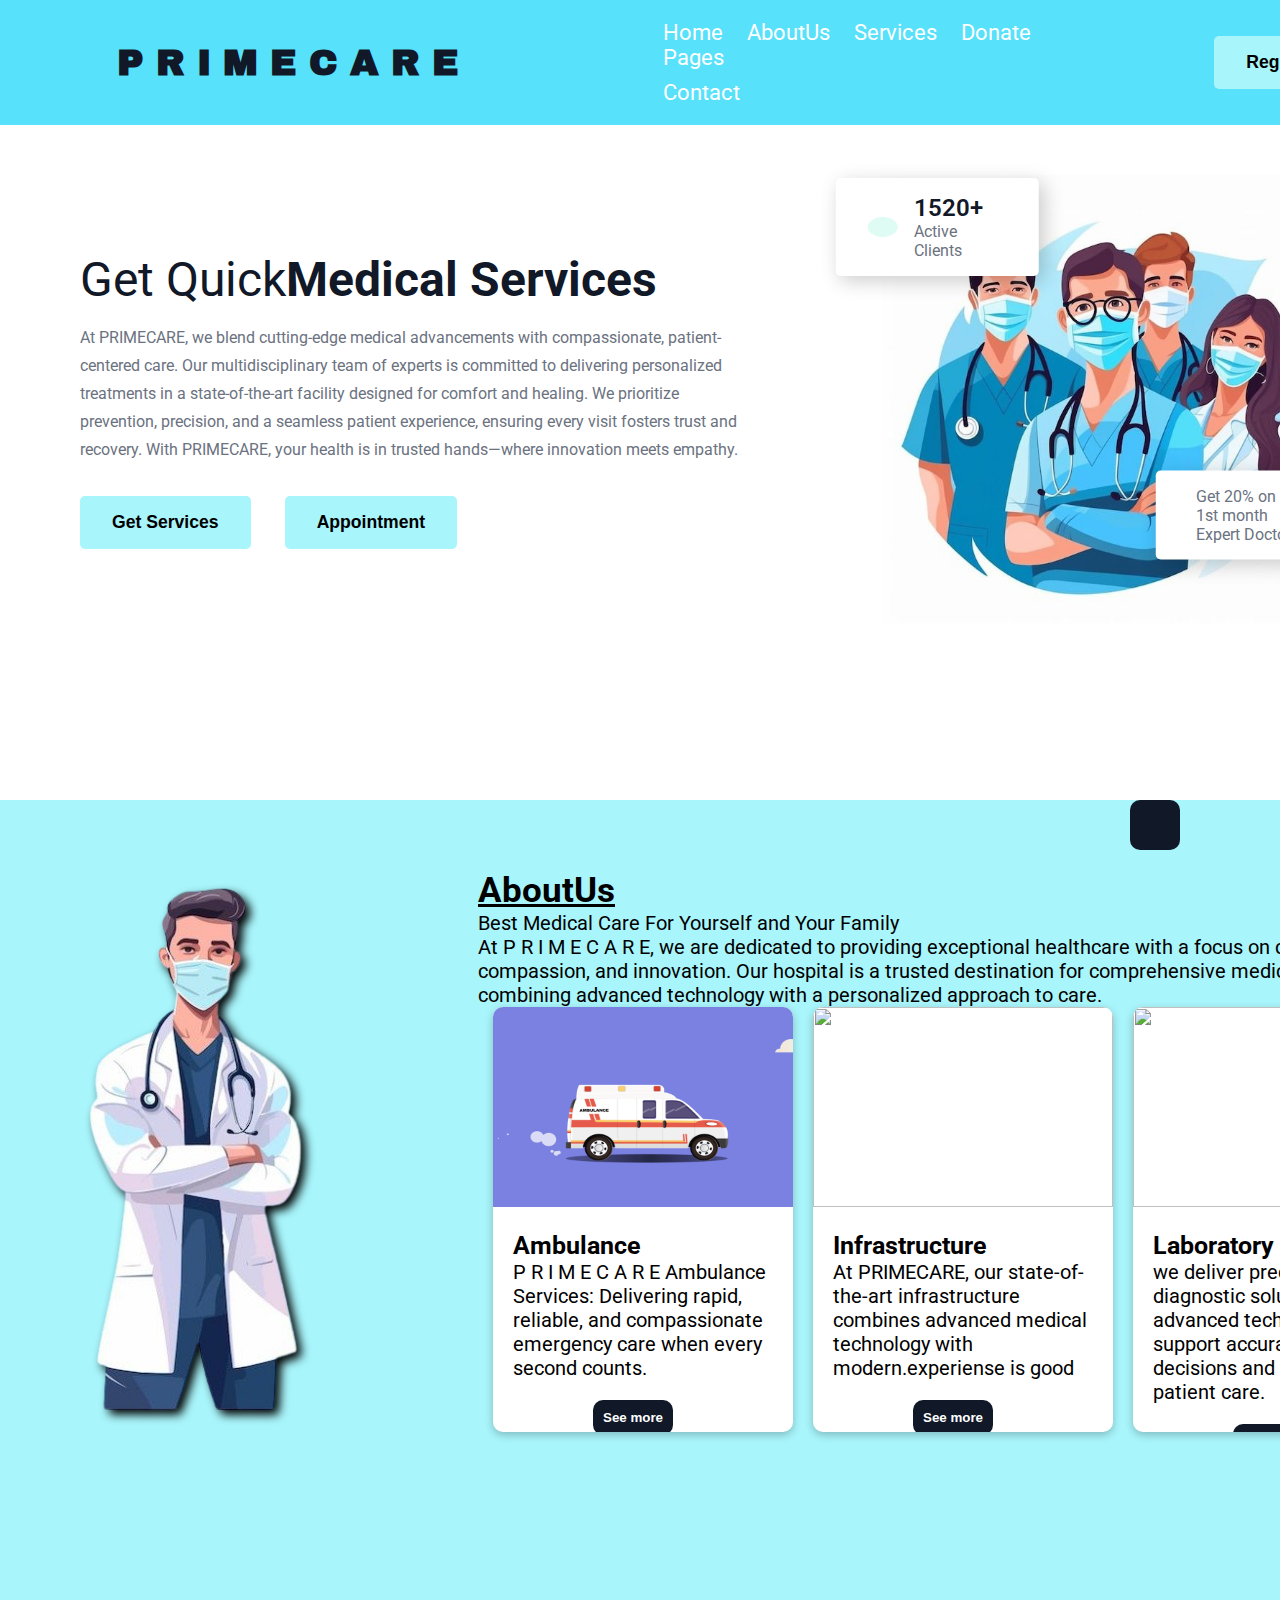
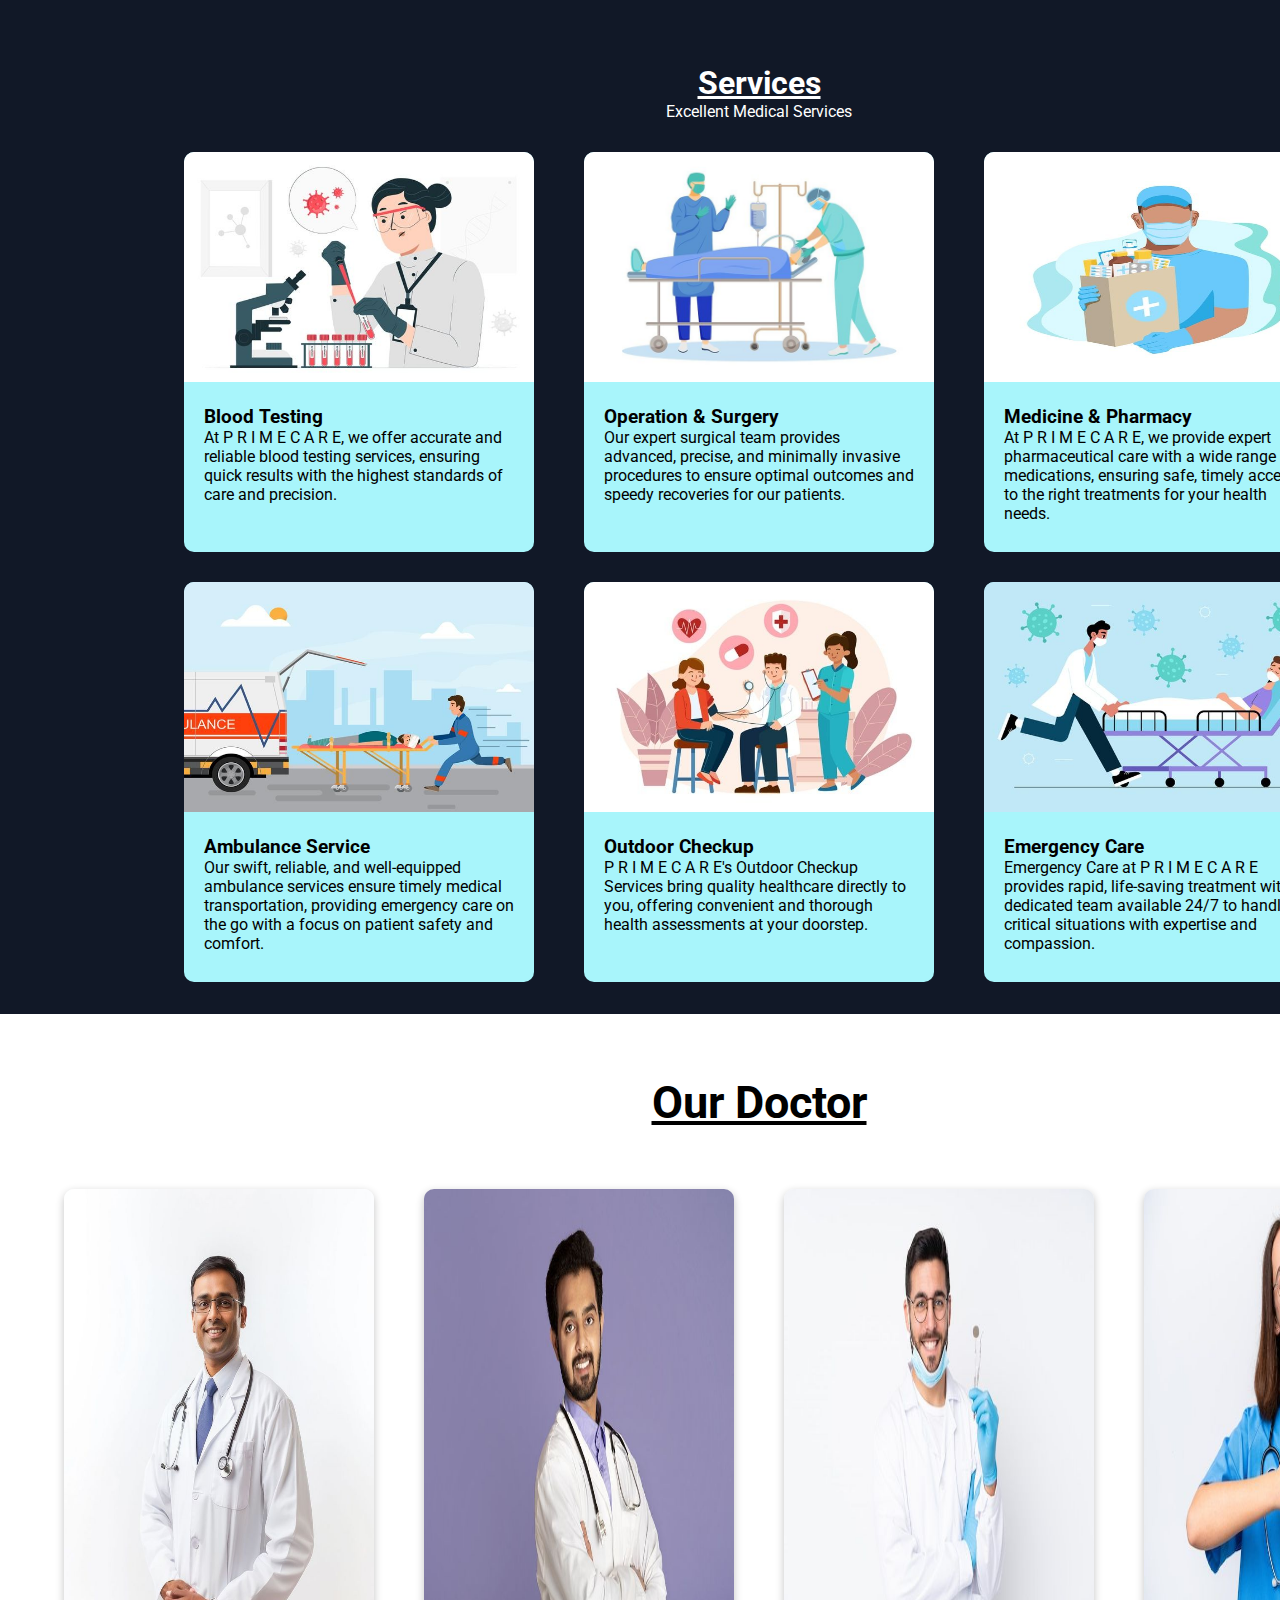
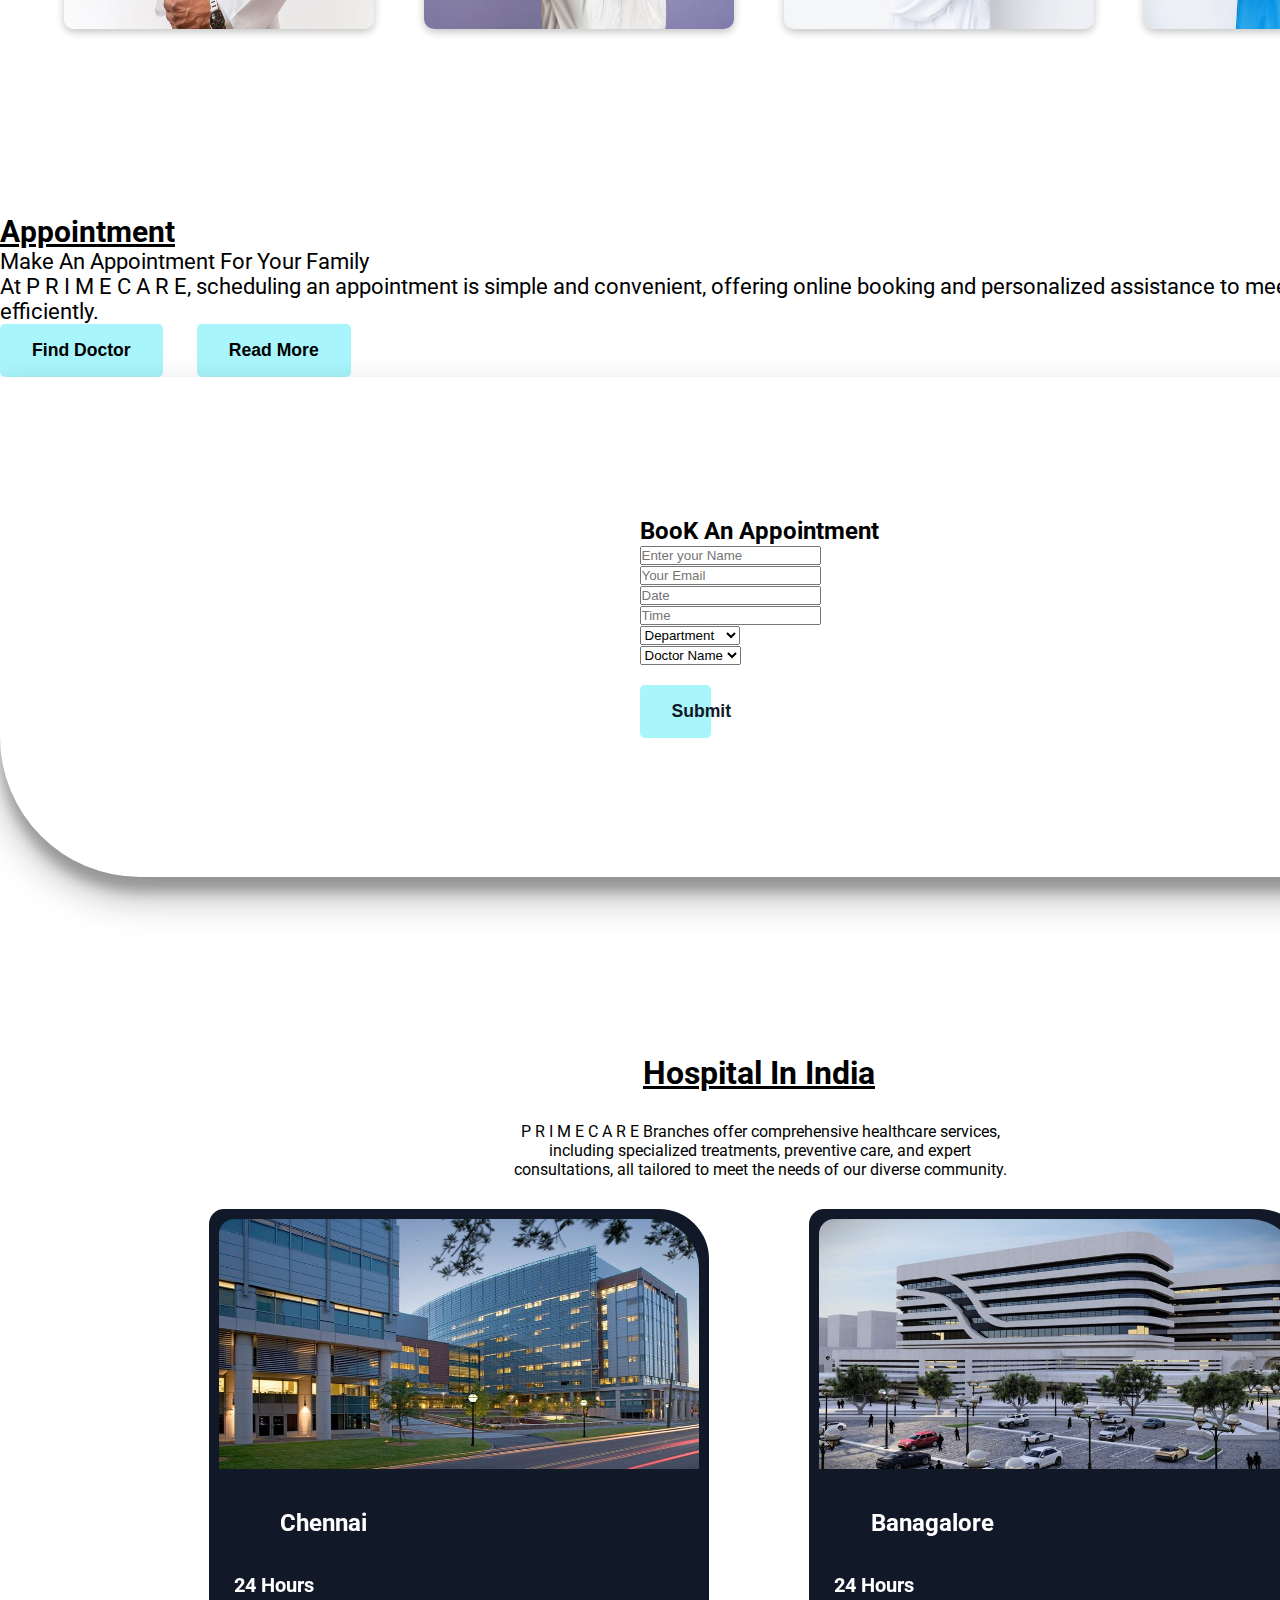
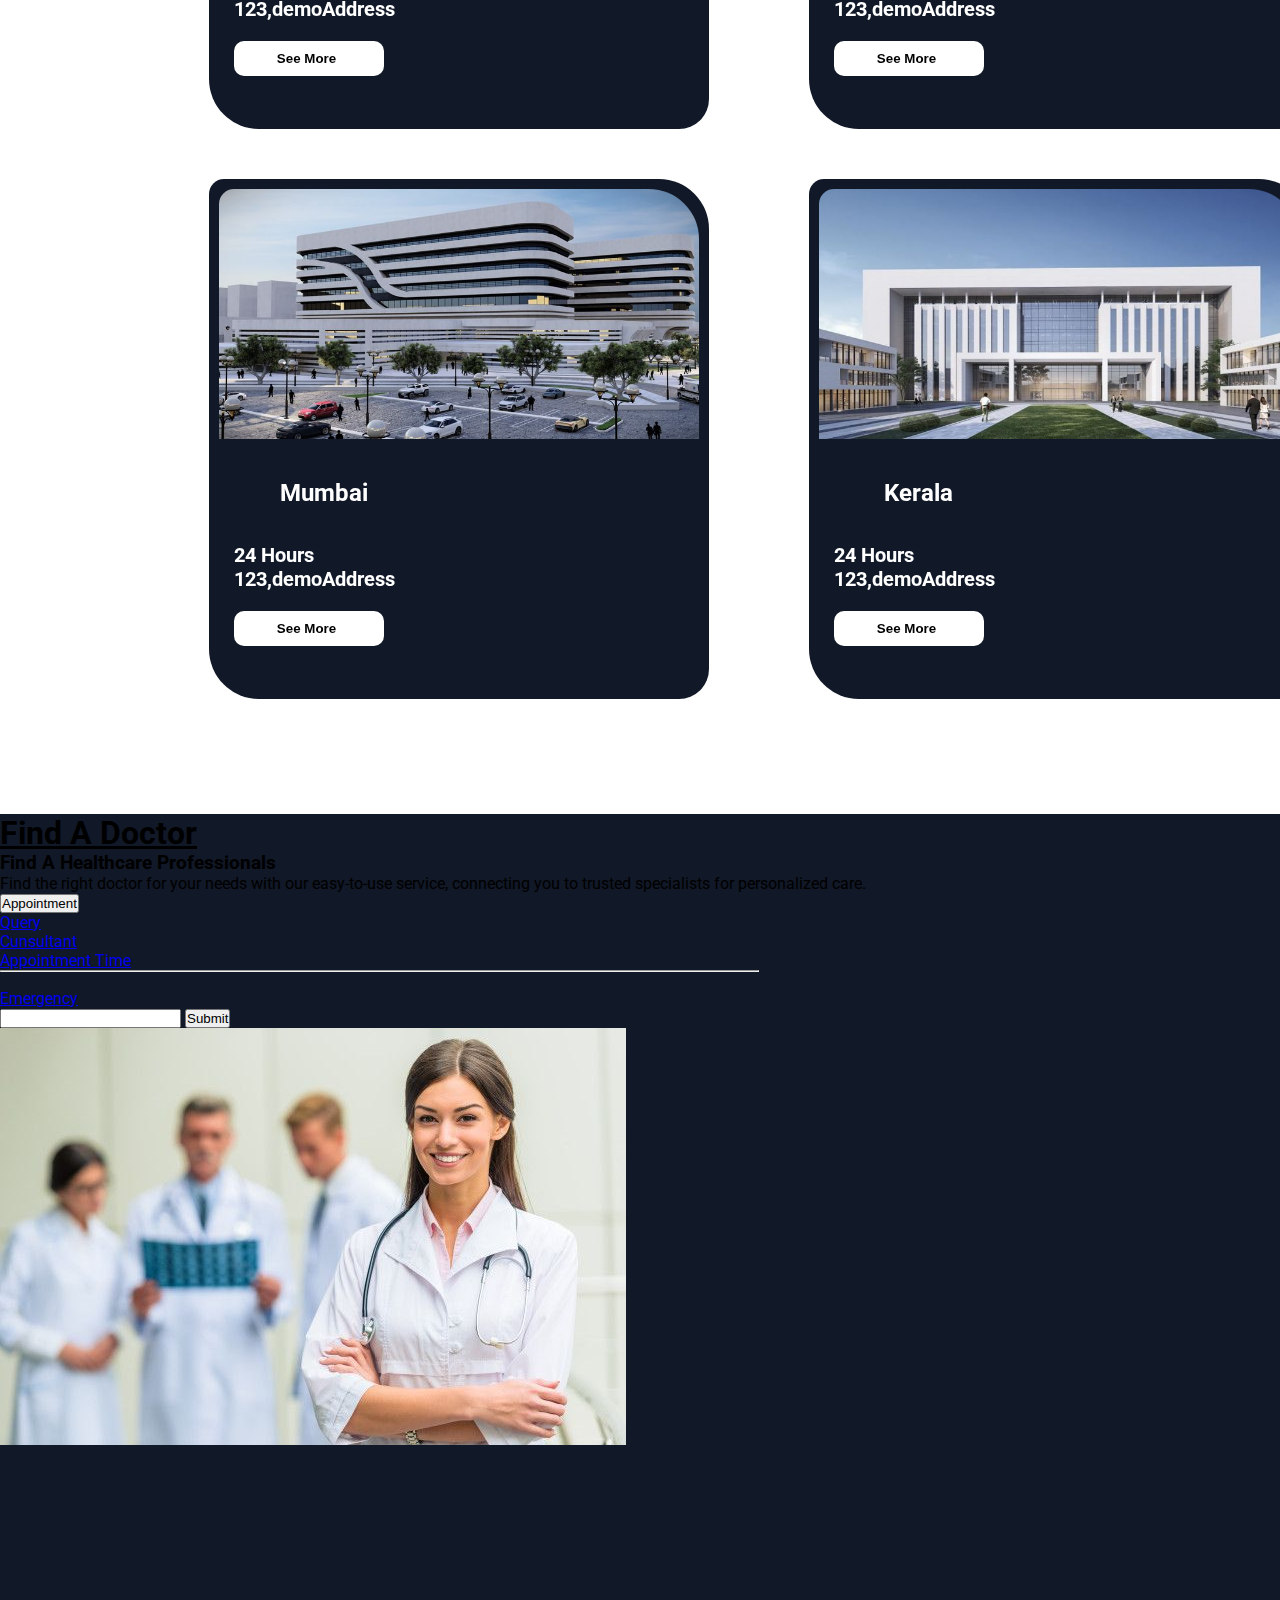
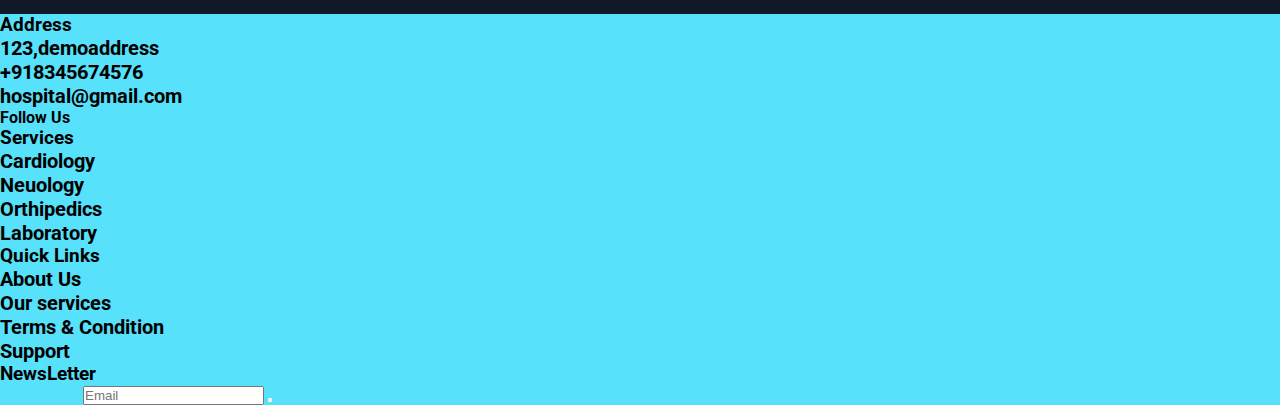
==== commit de441c84: "Change page to Page" ====
--- a/index.html
+++ b/index.html
@@ -36,7 +36,7 @@
           <a href="#services">Services</a>
           <a href="./blood.html">Donate</a>
           <div class="dropdown">
-            <a href="#">pages</a>
+            <a href="#">Pages</a>
             <div class="navbar menusbar">
                 <a href="#">Blog</a>
                 <a href="#section3">Our Doctor</a>
